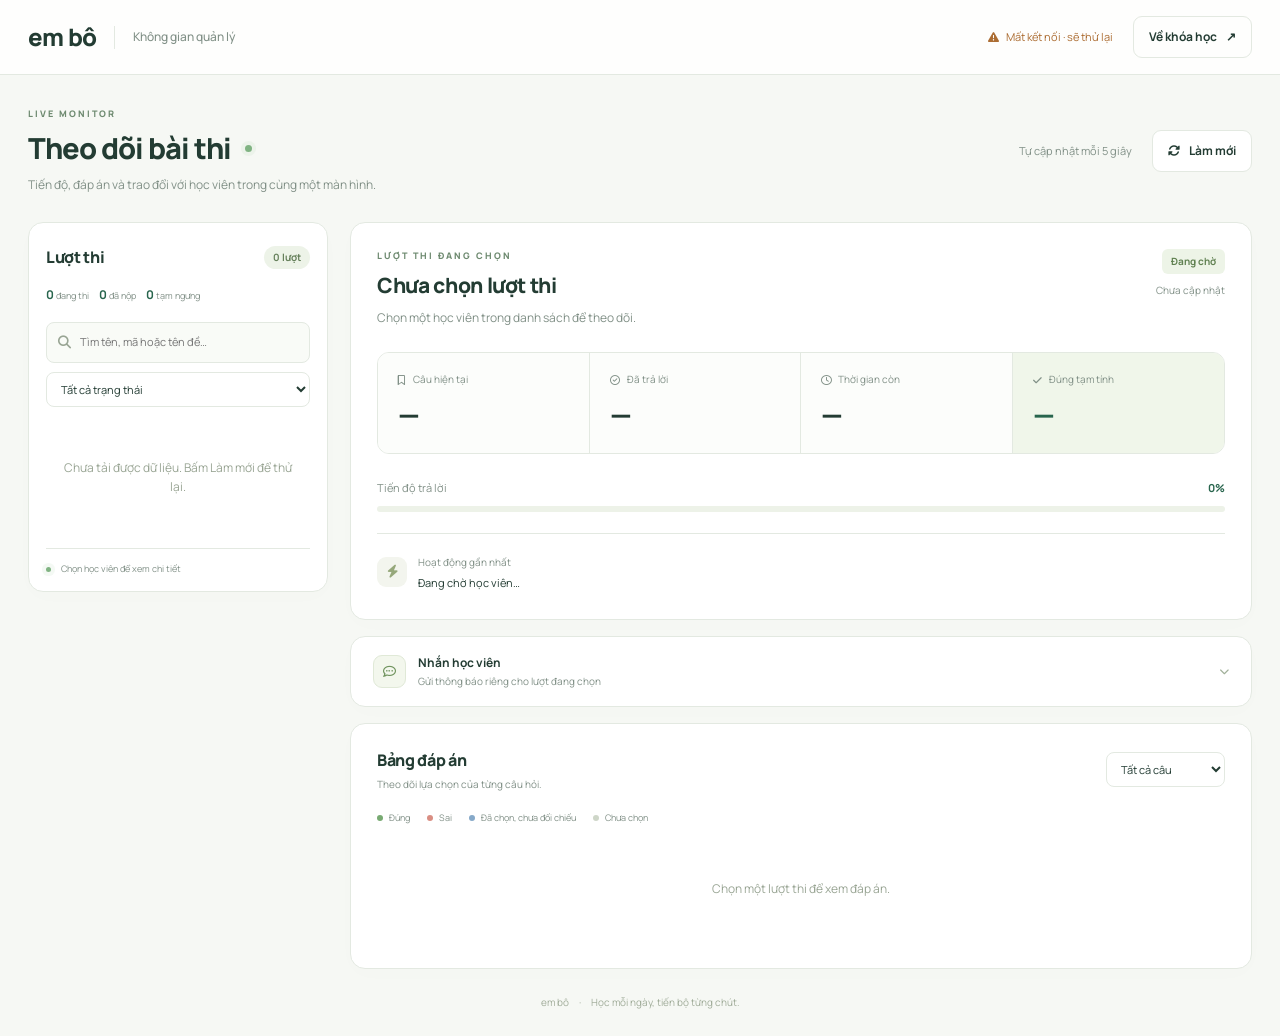
==== dashboard.html @ b5007259 "Refresh dashboard script cache after redesign" ====
<!doctype html>
<html lang="vi"><head><meta charset="utf-8"><meta name="viewport" content="width=device-width,initial-scale=1"><title>Theo dõi thi · em bô</title><link rel="stylesheet" href="assets/dashboard.css?v=2"><link rel="preconnect" href="https://fonts.googleapis.com"><link rel="preconnect" href="https://fonts.gstatic.com" crossorigin><link rel="stylesheet" href="https://fonts.googleapis.com/css2?family=Manrope:wght@400;500;600;700;800&display=swap"><link rel="stylesheet" href="https://cdnjs.cloudflare.com/ajax/libs/font-awesome/6.5.1/css/all.min.css"><script defer src="assets/dashboard.js?v=3"></script></head>
<body>
<header class="topbar"><a class="brand" href="/">em bô<span class="brand-divider"></span><span class="brand-sub">Không gian quản lý</span></a><div class="top-actions"><span id="status" role="status" class="connection">Đang kết nối…</span><a class="button ghost" href="/">Về khóa học <span aria-hidden="true">↗</span></a></div></header>
<main>
<div class="page-heading"><div><p class="eyebrow">LIVE MONITOR</p><h1>Theo dõi bài thi<span class="live-dot" aria-label="Cập nhật trực tiếp"></span></h1><p class="subtitle">Tiến độ, đáp án và trao đổi với học viên trong cùng một màn hình.</p></div><div class="heading-actions"><span class="auto-label">Tự cập nhật mỗi 5 giây</span><button id="refresh-button" class="button" type="button"><i class="fa-solid fa-rotate" aria-hidden="true"></i> Làm mới</button></div></div>
<div class="workspace">
<aside class="panel sessions-panel" aria-label="Danh sách lượt thi"><div class="panel-heading"><h2>Lượt thi</h2><span id="session-count" class="count-badge">0 lượt</span></div><div class="session-summary"><span><b id="online-count">0</b> đang thi</span><span><b id="submitted-count">0</b> đã nộp</span><span><b id="idle-count">0</b> tạm ngưng</span></div><div class="session-controls"><label class="search-box"><i class="fa-solid fa-magnifying-glass" aria-hidden="true"></i><input id="session-search" type="search" placeholder="Tìm tên, mã hoặc tên đề…" aria-label="Tìm lượt thi"></label><select id="session-filter" aria-label="Lọc trạng thái lượt thi"><option value="all">Tất cả trạng thái</option><option value="active">Đang thi</option><option value="submitted">Đã nộp bài</option><option value="idle">Không hoạt động</option></select></div><div id="session-list" class="session-list"><p class="empty-state">Đang tải lượt thi…</p></div><button id="restore-hidden-sessions" class="restore-button" hidden type="button">Hiện lượt đã ẩn</button><div class="sidebar-note"><span class="live-dot"></span> Chọn học viên để xem chi tiết</div></aside>
<div class="detail-column">
<section class="panel detail-panel"><div class="detail-heading"><div class="detail-title"><p class="eyebrow">LƯỢT THI ĐANG CHỌN</p><h2 id="quiz-title">Chưa chọn lượt thi</h2><p id="student" class="muted">Lượt thi sẽ xuất hiện khi học viên bắt đầu làm bài.</p></div><div class="detail-meta"><span id="event-status" class="state-badge">Đang chờ</span><span id="updated" class="muted small">Chưa cập nhật</span></div></div>
<div class="metric-grid"><div class="metric"><span><i class="fa-regular fa-bookmark" aria-hidden="true"></i> Câu hiện tại</span><strong id="current">—</strong></div><div class="metric"><span><i class="fa-regular fa-circle-check" aria-hidden="true"></i> Đã trả lời</span><strong id="answered">—</strong></div><div class="metric"><span><i class="fa-regular fa-clock" aria-hidden="true"></i> Thời gian còn</span><strong id="time">—</strong></div><div class="metric correct-metric"><span><i class="fa-solid fa-check" aria-hidden="true"></i> Đúng tạm tính</span><strong id="correct">—</strong></div></div>
<div class="progress-row"><span>Tiến độ trả lời</span><strong id="percent">0%</strong></div><div class="progress-track"><div id="bar"></div></div>
<div class="activity-row"><span class="activity-icon"><i class="fa-solid fa-bolt" aria-hidden="true"></i></span><div><span class="muted small">Hoạt động gần nhất</span><p id="activity">Đang chờ học viên…</p></div></div></section>
<section class="panel notification-panel"><button id="toggle-notification-composer" class="composer-toggle" type="button" aria-expanded="false" aria-controls="notification-composer"><span class="message-icon"><i class="fa-regular fa-comment-dots" aria-hidden="true"></i></span><span><strong>Nhắn học viên</strong><span class="muted small">Gửi thông báo riêng cho lượt đang chọn</span></span><i id="notification-toggle-chevron" class="fa-solid fa-chevron-down" aria-hidden="true"></i></button><div id="notification-composer" class="hidden"><label for="notification-message">Nội dung thông báo</label><textarea id="notification-message" maxlength="1200" rows="3" placeholder="Nhập lời nhắc cho học viên…"></textarea><div class="composer-bottom"><span class="muted small">Người nhận: <b id="notification-recipient">Chưa chọn</b></span><button id="send-notification-btn" class="button primary" type="button" disabled><i class="fa-regular fa-paper-plane" aria-hidden="true"></i> Gửi thông báo</button></div><p id="notification-send-status" role="status" aria-live="polite"></p><p id="notification-ack-status" aria-live="polite"></p></div></section>
<section class="panel answers-panel"><div class="panel-heading answers-heading"><div><h2>Bảng đáp án</h2><p class="muted small">Theo dõi lựa chọn của từng câu hỏi.</p></div><select id="answer-filter" aria-label="Lọc bảng đáp án"><option value="all">Tất cả câu</option><option value="wrong">Câu sai</option><option value="empty">Chưa trả lời</option><option value="correct">Câu đúng</option></select></div><div class="answer-legend"><span><i class="legend-dot correct"></i> Đúng</span><span><i class="legend-dot wrong"></i> Sai</span><span><i class="legend-dot selected"></i> Đã chọn, chưa đối chiếu</span><span><i class="legend-dot empty"></i> Chưa chọn</span></div><div id="answer-grid" class="answer-grid"><div class="empty-state">Chưa có đáp án để hiển thị.</div></div><p id="answer-count" class="muted small"></p></section>
</div></div><footer>em bô <span>·</span> Học mỗi ngày, tiến bộ từng chút.</footer></main>
</body></html>
---- assets/dashboard.css ----
:root{--ink:#233c33;--muted:#819087;--green:#28654d;--line:#e3e9e1;--bg:#f6f8f4}*{box-sizing:border-box}body{margin:0;background:var(--bg);font:13px/1.65 Manrope,'Segoe UI',sans-serif;color:var(--ink);-webkit-font-smoothing:antialiased}button,input,textarea,select{font:inherit;color:inherit}button,a,input,textarea,select{outline-offset:4px}button{cursor:pointer}button:disabled{opacity:.5;cursor:not-allowed}a{color:inherit;text-decoration:none}h1,h2,p{margin:0}button{transition:background .15s,border-color .15s}button:hover{border-color:#a4bba7}button:focus-visible,a:focus-visible,input:focus-visible,textarea:focus-visible,select:focus-visible{outline:2px solid #659f79}.topbar{height:75px;background:#ffffffd9;border-bottom:1px solid var(--line);display:flex;align-items:center;justify-content:space-between;padding:0 max(28px,calc((100vw - 1400px)/2));gap:20px}.brand{display:flex;align-items:center;gap:18px;font-size:24px;font-weight:800;letter-spacing:-.8px}.brand-divider{height:23px;border-left:1px solid var(--line)}.brand-sub{font-size:12px;font-weight:500;letter-spacing:0;color:var(--muted)}.top-actions,.heading-actions{display:flex;align-items:center;gap:20px}.button{border:1px solid var(--line);background:white;border-radius:9px;padding:10px 15px;display:inline-flex;justify-content:center;align-items:center;gap:9px;font-size:12px;font-weight:700;white-space:nowrap}.button.primary{background:var(--green);color:white;border-color:var(--green)}.button.primary:hover{background:#174b36}.button.ghost{background:transparent}.connection{font-size:11px;color:var(--muted)}.connection i{margin-right:5px}.connection.online{color:var(--green)}.connection.offline{color:#ac6d33}main{max-width:1456px;margin:auto;padding:32px 28px 0}.page-heading{display:flex;align-items:center;justify-content:space-between;gap:25px;margin-bottom:27px}.eyebrow{font-size:9px;font-weight:800;letter-spacing:2px;color:#6e8a70;margin-bottom:6px}h1{font-size:29px;font-weight:800;letter-spacing:-1px;line-height:1.4;display:flex;align-items:center;gap:14px}.live-dot{width:7px;height:7px;display:inline-block;background:#80b382;border-radius:50%;box-shadow:0 0 0 4px #80b38216;flex-shrink:0}.subtitle{font-size:12px;color:var(--muted);margin-top:7px}.auto-label{font-size:11px;color:var(--muted)}.workspace{display:grid;grid-template-columns:300px minmax(0,1fr);gap:22px;align-items:start}.panel{background:white;border:1px solid var(--line);border-radius:15px;box-shadow:0 5px 22px #233c3303}.panel-heading{display:flex;align-items:center;justify-content:space-between;gap:16px}h2{font-size:16px;font-weight:800;letter-spacing:-.35px}.sessions-panel{position:sticky;top:20px;padding:21px 17px 14px;max-height:calc(100vh - 40px);display:flex;flex-direction:column}.count-badge{background:#edf3e8;color:#66805b;padding:3px 9px;border-radius:20px;font-size:10px;font-weight:700}.session-summary{display:flex;gap:10px;font-size:9px;margin:14px 0 18px;color:var(--muted)}.session-summary b{color:var(--green);font-size:12px}.session-controls{display:grid;gap:9px;margin-bottom:16px}.search-box{display:flex;align-items:center;border:1px solid var(--line);border-radius:8px;background:#f9fbf7;padding:0 11px;gap:9px;color:#99a594}.search-box input{width:100%;min-width:0;border:0;padding:10px 0;background:none;font-size:11px;outline-offset:1px}select{border:1px solid var(--line);background:#fff;padding:8px 28px 8px 10px;border-radius:8px;font-size:11px;max-width:100%}.session-list{display:flex;flex-direction:column;gap:8px;overflow-y:auto;max-height:570px;scrollbar-width:thin;scrollbar-color:#d1ddcc transparent;min-height:100px}.session-wrap{position:relative;flex-shrink:0}.session-card{width:100%;text-align:left;border:1px solid transparent;border-radius:10px;background:#f8faf6;padding:13px 35px 12px 12px}.session-card:hover{background:#f1f6ed}.session-card.active{border-color:#a9c59e;background:#eff5e9;box-shadow:inset 3px 0 var(--green)}.session-name{font-size:12px;font-weight:800;overflow:hidden;text-overflow:ellipsis;white-space:nowrap}.session-quiz{font-size:10px;color:var(--muted);white-space:nowrap;overflow:hidden;text-overflow:ellipsis;margin:3px 0 10px}.session-info{display:flex;align-items:center;justify-content:space-between;gap:6px;font-size:9px;color:var(--muted)}.mini-track{height:3px;background:#e2eadd;border-radius:3px;overflow:hidden;margin-top:8px}.mini-track>span{display:block;height:100%;background:#7da778}.hide-session{position:absolute;right:8px;top:10px;border:0;border-radius:6px;background:transparent;color:#a2afa0;width:24px;height:26px;font-size:16px}.hide-session:hover{background:#fbeceb;color:#b95750}.restore-button{background:none;border:0;color:var(--green);font-size:10px;text-decoration:underline;text-align:left;padding:12px 0 0}.sidebar-note{display:flex;gap:10px;align-items:center;font-size:9px;color:var(--muted);border-top:1px solid var(--line);margin-top:16px;padding-top:13px}.sidebar-note .live-dot{width:5px;height:5px}.detail-column{display:grid;gap:16px;min-width:0}.detail-panel{padding:26px}.detail-heading{display:flex;justify-content:space-between;align-items:flex-start;gap:20px}.detail-title{min-width:0}.detail-title h2{font-size:21px;font-weight:800;line-height:1.5;margin-bottom:6px;overflow-wrap:anywhere}.detail-title>.muted{font-size:12px}.detail-meta{display:flex;align-items:flex-end;flex-direction:column;gap:8px;flex-shrink:0}.muted{color:var(--muted)}.small{font-size:10px}.state-badge{display:inline-flex;background:#edf4e7;color:#608151;padding:4px 9px;border-radius:6px;font-size:10px;font-weight:700;white-space:nowrap}.state-badge.submitted{color:#477e91;background:#ecf5f8}.state-badge.idle{color:#ac7834;background:#fcf4e7}.metric-grid{display:grid;grid-template-columns:repeat(4,1fr);margin:25px 0;border:1px solid var(--line);border-radius:12px;overflow:hidden}.metric{padding:18px 20px;border-right:1px solid var(--line);background:#fcfdfb}.metric:last-child{border:0}.metric>span{font-size:10px;color:var(--muted);display:flex;align-items:center;gap:7px}.metric strong{display:block;font-size:28px;font-weight:800;letter-spacing:-1.1px;margin-top:5px;font-variant-numeric:tabular-nums;line-height:1.5}.correct-metric{background:#f0f6ea}.correct-metric strong{color:var(--green)}.progress-row{display:flex;justify-content:space-between;font-size:11px;color:var(--muted);margin-bottom:9px}.progress-row strong{color:var(--green)}.progress-track{height:6px;border-radius:6px;background:#edf2e8;overflow:hidden}#bar{height:100%;width:0;background:#79a66b;border-radius:6px;transition:width .3s}.activity-row{display:flex;align-items:center;gap:11px;border-top:1px solid var(--line);margin-top:21px;padding-top:17px}.activity-icon{display:grid;place-items:center;width:30px;height:30px;border-radius:9px;background:#f3f5ee;color:#96a87b;flex-shrink:0}.activity-row p{font-size:11px;margin-top:2px;overflow-wrap:anywhere}.composer-toggle{width:100%;display:flex;align-items:center;gap:12px;text-align:left;background:transparent;border:0;padding:16px 22px}.composer-toggle>span:nth-child(2){flex:1;display:grid;gap:1px}.composer-toggle strong{font-size:12px}.composer-toggle>i{color:#a1b09a;font-size:10px}.message-icon{width:33px;height:33px;display:grid;place-items:center;border:1px solid #e0e9d7;background:#f3f7ed;color:#6f935d;border-radius:9px}.rotate-180{transform:rotate(180deg)}#notification-composer{padding:0 22px 20px}#notification-composer label{display:block;font-size:11px;font-weight:700;margin-bottom:8px}textarea{width:100%;resize:vertical;min-height:80px;padding:12px;border:1px solid var(--line);border-radius:9px;background:#fbfcfa;font-size:12px}.composer-bottom{display:flex;justify-content:space-between;gap:15px;align-items:center;margin-top:10px}#notification-send-status,#notification-ack-status{font-size:11px;margin-top:10px}#notification-send-status:empty,#notification-ack-status:empty{display:none}.answers-panel{padding:23px 26px}.answers-heading .small{margin-top:3px}.answer-legend{display:flex;flex-wrap:wrap;gap:17px;margin:18px 0;font-size:9px;color:var(--muted)}.answer-legend>span{display:flex;align-items:center;gap:6px}.legend-dot{width:6px;height:6px;border-radius:50%;display:inline-block}.legend-dot.correct{background:#78aa72}.legend-dot.wrong{background:#d98e83}.legend-dot.selected{background:#86a9c9}.legend-dot.empty{background:#ced6c8}.answer-grid{display:grid;grid-template-columns:repeat(auto-fill,minmax(60px,1fr));gap:8px;max-height:440px;overflow-y:auto;scrollbar-width:thin}.answer{padding:9px 5px 8px;border-radius:8px;border:1px solid #e7ebe4;text-align:center;background:#fafbf8;min-height:58px}.answer>span{display:block;font-size:8px;color:#97a28f}.answer>strong{display:block;font-size:17px;font-weight:800;margin-top:1px}.answer.correct{background:#eff6e8;border-color:#cddfc1;color:#59804a}.answer.wrong{background:#fcf0ed;border-color:#efd4cd;color:#ba7466}.answer.selected{background:#edf4fa;border-color:#d5e2ee;color:#6285a4}.answer.empty{color:#b6bfb0}.empty-state{grid-column:1/-1;color:#99a594;text-align:center;padding:35px 12px;font-size:12px;width:100%}#answer-count{margin-top:12px}.text-emerald-300{color:#5d8952}.text-amber-300{color:#b68b3d}.text-rose-300,.text-red-300{color:#bb6c5f}.text-slate-400,.text-slate-300{color:var(--muted)}footer{display:flex;gap:10px;justify-content:center;padding:25px 0;color:#a0ac99;font-size:10px}[hidden],.hidden{display:none!important}@media(min-width:1500px){.session-list{max-height:650px}}@media(max-width:1050px){.workspace{grid-template-columns:265px minmax(0,1fr);gap:16px}.detail-panel,.answers-panel{padding:20px}.metric{padding:15px 12px}.metric strong{font-size:23px}.detail-heading{flex-direction:column;gap:12px}.detail-meta{flex-direction:row;align-items:center}.auto-label{display:none}}@media(max-width:760px){main{padding:24px 18px 0}.topbar{padding:0 18px;height:66px}.brand-sub,.brand-divider{display:none}.brand{font-size:22px}.top-actions{gap:10px}.top-actions .button{font-size:10px;padding:8px 10px}.connection{font-size:9px}.page-heading{align-items:flex-start;gap:10px}.page-heading h1{font-size:25px}.subtitle{font-size:11px}.heading-actions .button{font-size:0;width:36px;height:36px;padding:0}.heading-actions .button i{font-size:12px}.workspace{grid-template-columns:1fr}.sessions-panel{position:static;max-height:360px;padding:18px 16px 12px}.session-controls{grid-template-columns:minmax(0,1fr) 145px}.session-list{min-height:75px;max-height:180px}.session-card{padding:11px 35px 11px 13px}.session-quiz{margin-bottom:6px}.sidebar-note{display:none}.metric-grid{grid-template-columns:repeat(2,1fr);margin:20px 0}.metric:nth-child(2){border-right:0}.metric:nth-child(-n+2){border-bottom:1px solid var(--line)}.metric strong{font-size:26px}.detail-title h2{font-size:20px}.detail-meta{flex-wrap:wrap}.composer-toggle{padding:15px 18px}#notification-composer{padding:0 18px 18px}.answer-grid{grid-template-columns:repeat(auto-fill,minmax(48px,1fr));gap:6px}.answer{min-height:53px}.answer-legend{gap:10px;font-size:8px}.composer-bottom{align-items:flex-start;flex-direction:column}.answers-panel{padding:20px 16px}.answers-heading{align-items:flex-start}.answers-heading select{max-width:135px}.session-summary{margin-bottom:12px}}@media(prefers-reduced-motion:reduce){*{transition:none!important}}
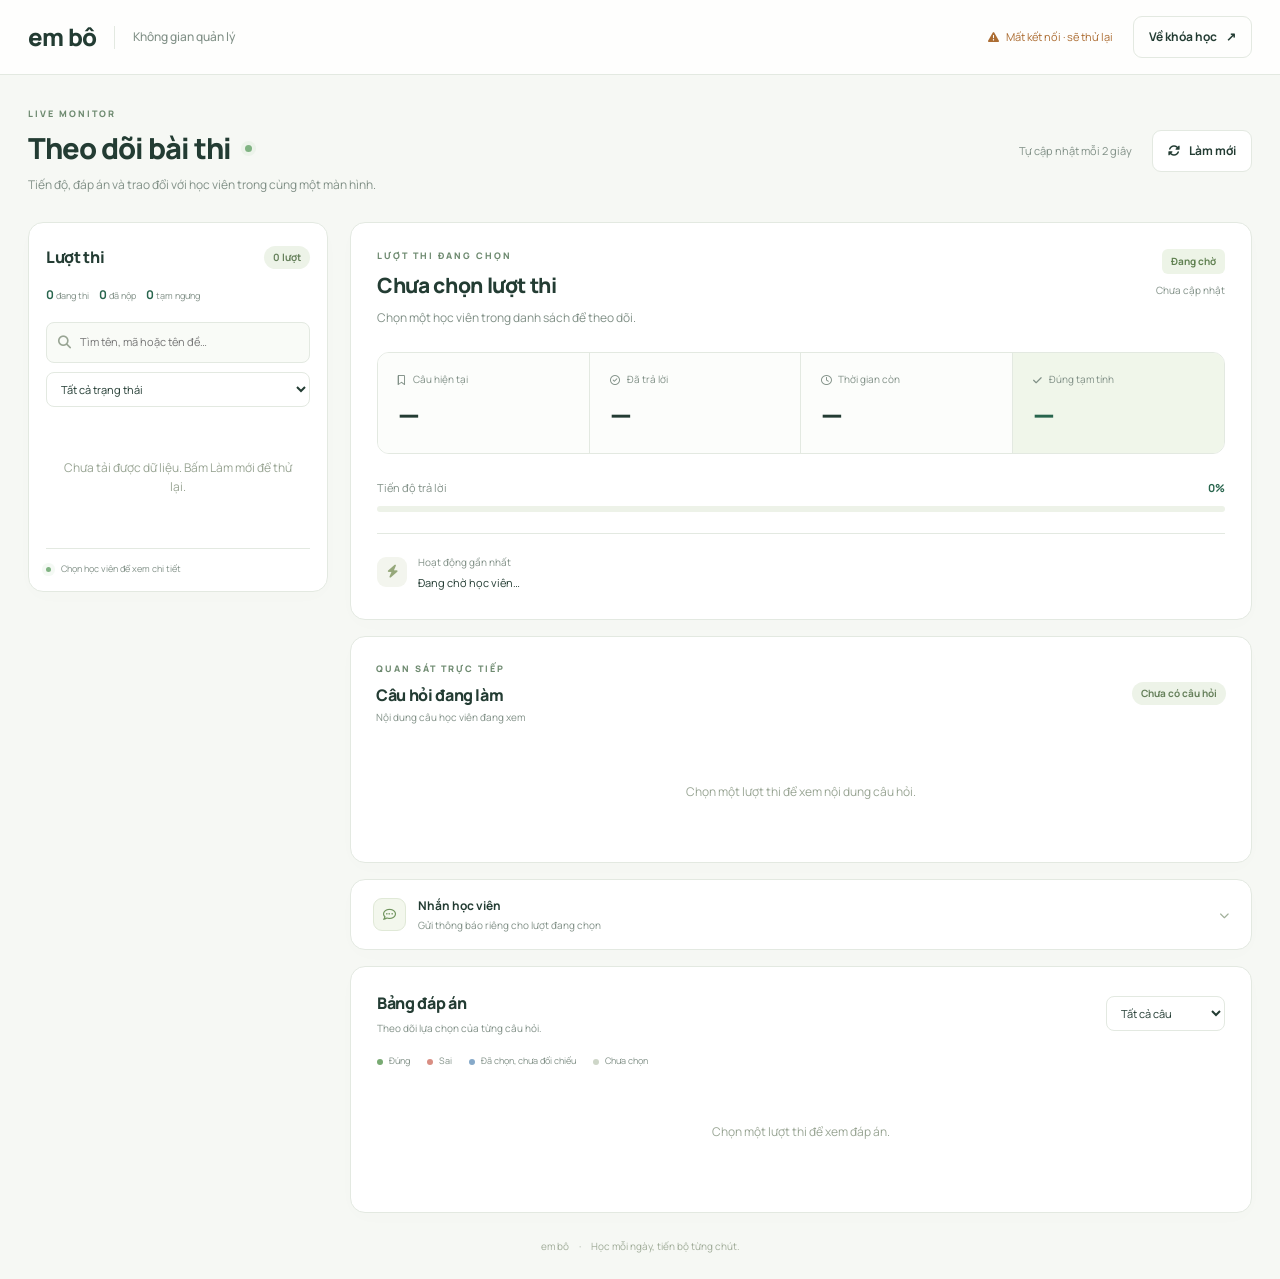
==== commit 6ea312d2: "Show current exam question and explanation in dashboard every two seconds" ====
--- a/dashboard.html
+++ b/dashboard.html
@@ -1,9 +1,9 @@
 <!doctype html>
-<html lang="vi"><head><meta charset="utf-8"><meta name="viewport" content="width=device-width,initial-scale=1"><title>Theo dõi thi · em bô</title><link rel="stylesheet" href="assets/dashboard.css?v=2"><link rel="preconnect" href="https://fonts.googleapis.com"><link rel="preconnect" href="https://fonts.gstatic.com" crossorigin><link rel="stylesheet" href="https://fonts.googleapis.com/css2?family=Manrope:wght@400;500;600;700;800&display=swap"><link rel="stylesheet" href="https://cdnjs.cloudflare.com/ajax/libs/font-awesome/6.5.1/css/all.min.css"><script defer src="assets/dashboard.js?v=3"></script></head>
+<html lang="vi"><head><meta charset="utf-8"><meta name="viewport" content="width=device-width,initial-scale=1"><title>Theo dõi thi · em bô</title><link rel="stylesheet" href="assets/dashboard.css?v=3"><link rel="preconnect" href="https://fonts.googleapis.com"><link rel="preconnect" href="https://fonts.gstatic.com" crossorigin><link rel="stylesheet" href="https://fonts.googleapis.com/css2?family=Manrope:wght@400;500;600;700;800&display=swap"><link rel="stylesheet" href="https://cdnjs.cloudflare.com/ajax/libs/font-awesome/6.5.1/css/all.min.css"><link rel="stylesheet" href="assets/session-chat.css?v=4"><script defer src="assets/session-chat.js?v=2"></script><script defer src="assets/dashboard.js?v=5"></script></head>
 <body>
 <header class="topbar"><a class="brand" href="/">em bô<span class="brand-divider"></span><span class="brand-sub">Không gian quản lý</span></a><div class="top-actions"><span id="status" role="status" class="connection">Đang kết nối…</span><a class="button ghost" href="/">Về khóa học <span aria-hidden="true">↗</span></a></div></header>
 <main>
-<div class="page-heading"><div><p class="eyebrow">LIVE MONITOR</p><h1>Theo dõi bài thi<span class="live-dot" aria-label="Cập nhật trực tiếp"></span></h1><p class="subtitle">Tiến độ, đáp án và trao đổi với học viên trong cùng một màn hình.</p></div><div class="heading-actions"><span class="auto-label">Tự cập nhật mỗi 5 giây</span><button id="refresh-button" class="button" type="button"><i class="fa-solid fa-rotate" aria-hidden="true"></i> Làm mới</button></div></div>
+<div class="page-heading"><div><p class="eyebrow">LIVE MONITOR</p><h1>Theo dõi bài thi<span class="live-dot" aria-label="Cập nhật trực tiếp"></span></h1><p class="subtitle">Tiến độ, đáp án và trao đổi với học viên trong cùng một màn hình.</p></div><div class="heading-actions"><span class="auto-label">Tự cập nhật mỗi 2 giây</span><button id="refresh-button" class="button" type="button"><i class="fa-solid fa-rotate" aria-hidden="true"></i> Làm mới</button></div></div>
 <div class="workspace">
 <aside class="panel sessions-panel" aria-label="Danh sách lượt thi"><div class="panel-heading"><h2>Lượt thi</h2><span id="session-count" class="count-badge">0 lượt</span></div><div class="session-summary"><span><b id="online-count">0</b> đang thi</span><span><b id="submitted-count">0</b> đã nộp</span><span><b id="idle-count">0</b> tạm ngưng</span></div><div class="session-controls"><label class="search-box"><i class="fa-solid fa-magnifying-glass" aria-hidden="true"></i><input id="session-search" type="search" placeholder="Tìm tên, mã hoặc tên đề…" aria-label="Tìm lượt thi"></label><select id="session-filter" aria-label="Lọc trạng thái lượt thi"><option value="all">Tất cả trạng thái</option><option value="active">Đang thi</option><option value="submitted">Đã nộp bài</option><option value="idle">Không hoạt động</option></select></div><div id="session-list" class="session-list"><p class="empty-state">Đang tải lượt thi…</p></div><button id="restore-hidden-sessions" class="restore-button" hidden type="button">Hiện lượt đã ẩn</button><div class="sidebar-note"><span class="live-dot"></span> Chọn học viên để xem chi tiết</div></aside>
 <div class="detail-column">
@@ -11,7 +11,7 @@
 <div class="metric-grid"><div class="metric"><span><i class="fa-regular fa-bookmark" aria-hidden="true"></i> Câu hiện tại</span><strong id="current">—</strong></div><div class="metric"><span><i class="fa-regular fa-circle-check" aria-hidden="true"></i> Đã trả lời</span><strong id="answered">—</strong></div><div class="metric"><span><i class="fa-regular fa-clock" aria-hidden="true"></i> Thời gian còn</span><strong id="time">—</strong></div><div class="metric correct-metric"><span><i class="fa-solid fa-check" aria-hidden="true"></i> Đúng tạm tính</span><strong id="correct">—</strong></div></div>
 <div class="progress-row"><span>Tiến độ trả lời</span><strong id="percent">0%</strong></div><div class="progress-track"><div id="bar"></div></div>
 <div class="activity-row"><span class="activity-icon"><i class="fa-solid fa-bolt" aria-hidden="true"></i></span><div><span class="muted small">Hoạt động gần nhất</span><p id="activity">Đang chờ học viên…</p></div></div></section>
-<section class="panel notification-panel"><button id="toggle-notification-composer" class="composer-toggle" type="button" aria-expanded="false" aria-controls="notification-composer"><span class="message-icon"><i class="fa-regular fa-comment-dots" aria-hidden="true"></i></span><span><strong>Nhắn học viên</strong><span class="muted small">Gửi thông báo riêng cho lượt đang chọn</span></span><i id="notification-toggle-chevron" class="fa-solid fa-chevron-down" aria-hidden="true"></i></button><div id="notification-composer" class="hidden"><label for="notification-message">Nội dung thông báo</label><textarea id="notification-message" maxlength="1200" rows="3" placeholder="Nhập lời nhắc cho học viên…"></textarea><div class="composer-bottom"><span class="muted small">Người nhận: <b id="notification-recipient">Chưa chọn</b></span><button id="send-notification-btn" class="button primary" type="button" disabled><i class="fa-regular fa-paper-plane" aria-hidden="true"></i> Gửi thông báo</button></div><p id="notification-send-status" role="status" aria-live="polite"></p><p id="notification-ack-status" aria-live="polite"></p></div></section>
+<section class="panel live-question-panel" aria-labelledby="live-question-heading"><div class="panel-heading"><div><p class="eyebrow">QUAN SÁT TRỰC TIẾP</p><h2 id="live-question-heading">Câu hỏi đang làm</h2><p id="live-question-caption" class="muted small">Nội dung câu học viên đang xem</p></div><span id="live-question-number" class="count-badge">Chưa có câu hỏi</span></div><div id="live-question-body"><p class="empty-state">Chọn một lượt thi để xem nội dung câu hỏi.</p></div></section><section class="panel notification-panel"><button id="toggle-notification-composer" class="composer-toggle" type="button" aria-expanded="false" aria-controls="notification-composer"><span class="message-icon"><i class="fa-regular fa-comment-dots" aria-hidden="true"></i></span><span><strong>Nhắn học viên <span id="dashboard-chat-badge" class="chat-unread" hidden></span></strong><span class="muted small">Gửi thông báo riêng cho lượt đang chọn</span></span><i id="notification-toggle-chevron" class="fa-solid fa-chevron-down" aria-hidden="true"></i></button><div id="notification-composer" class="hidden"><div id="dashboard-chat-history" class="chat-history" role="log" aria-label="Lịch sử trò chuyện"></div><p class="muted small">Hội thoại riêng · 100 tin gần nhất · Lưu trong 7 ngày</p><label for="notification-message">Nội dung thông báo</label><textarea id="notification-message" maxlength="1200" rows="3" placeholder="Nhập lời nhắc cho học viên…"></textarea><div class="composer-bottom"><span class="muted small">Người nhận: <b id="notification-recipient">Chưa chọn</b></span><button id="send-notification-btn" class="button primary" type="button" disabled><i class="fa-regular fa-paper-plane" aria-hidden="true"></i> Gửi thông báo</button></div><p id="notification-send-status" role="status" aria-live="polite"></p><p id="notification-ack-status" aria-live="polite"></p></div></section>
 <section class="panel answers-panel"><div class="panel-heading answers-heading"><div><h2>Bảng đáp án</h2><p class="muted small">Theo dõi lựa chọn của từng câu hỏi.</p></div><select id="answer-filter" aria-label="Lọc bảng đáp án"><option value="all">Tất cả câu</option><option value="wrong">Câu sai</option><option value="empty">Chưa trả lời</option><option value="correct">Câu đúng</option></select></div><div class="answer-legend"><span><i class="legend-dot correct"></i> Đúng</span><span><i class="legend-dot wrong"></i> Sai</span><span><i class="legend-dot selected"></i> Đã chọn, chưa đối chiếu</span><span><i class="legend-dot empty"></i> Chưa chọn</span></div><div id="answer-grid" class="answer-grid"><div class="empty-state">Chưa có đáp án để hiển thị.</div></div><p id="answer-count" class="muted small"></p></section>
 </div></div><footer>em bô <span>·</span> Học mỗi ngày, tiến bộ từng chút.</footer></main>
 </body></html>
--- a/assets/dashboard.css
+++ b/assets/dashboard.css
@@ -1 +1,2 @@
 :root{--ink:#233c33;--muted:#819087;--green:#28654d;--line:#e3e9e1;--bg:#f6f8f4}*{box-sizing:border-box}body{margin:0;background:var(--bg);font:13px/1.65 Manrope,'Segoe UI',sans-serif;color:var(--ink);-webkit-font-smoothing:antialiased}button,input,textarea,select{font:inherit;color:inherit}button,a,input,textarea,select{outline-offset:4px}button{cursor:pointer}button:disabled{opacity:.5;cursor:not-allowed}a{color:inherit;text-decoration:none}h1,h2,p{margin:0}button{transition:background .15s,border-color .15s}button:hover{border-color:#a4bba7}button:focus-visible,a:focus-visible,input:focus-visible,textarea:focus-visible,select:focus-visible{outline:2px solid #659f79}.topbar{height:75px;background:#ffffffd9;border-bottom:1px solid var(--line);display:flex;align-items:center;justify-content:space-between;padding:0 max(28px,calc((100vw - 1400px)/2));gap:20px}.brand{display:flex;align-items:center;gap:18px;font-size:24px;font-weight:800;letter-spacing:-.8px}.brand-divider{height:23px;border-left:1px solid var(--line)}.brand-sub{font-size:12px;font-weight:500;letter-spacing:0;color:var(--muted)}.top-actions,.heading-actions{display:flex;align-items:center;gap:20px}.button{border:1px solid var(--line);background:white;border-radius:9px;padding:10px 15px;display:inline-flex;justify-content:center;align-items:center;gap:9px;font-size:12px;font-weight:700;white-space:nowrap}.button.primary{background:var(--green);color:white;border-color:var(--green)}.button.primary:hover{background:#174b36}.button.ghost{background:transparent}.connection{font-size:11px;color:var(--muted)}.connection i{margin-right:5px}.connection.online{color:var(--green)}.connection.offline{color:#ac6d33}main{max-width:1456px;margin:auto;padding:32px 28px 0}.page-heading{display:flex;align-items:center;justify-content:space-between;gap:25px;margin-bottom:27px}.eyebrow{font-size:9px;font-weight:800;letter-spacing:2px;color:#6e8a70;margin-bottom:6px}h1{font-size:29px;font-weight:800;letter-spacing:-1px;line-height:1.4;display:flex;align-items:center;gap:14px}.live-dot{width:7px;height:7px;display:inline-block;background:#80b382;border-radius:50%;box-shadow:0 0 0 4px #80b38216;flex-shrink:0}.subtitle{font-size:12px;color:var(--muted);margin-top:7px}.auto-label{font-size:11px;color:var(--muted)}.workspace{display:grid;grid-template-columns:300px minmax(0,1fr);gap:22px;align-items:start}.panel{background:white;border:1px solid var(--line);border-radius:15px;box-shadow:0 5px 22px #233c3303}.panel-heading{display:flex;align-items:center;justify-content:space-between;gap:16px}h2{font-size:16px;font-weight:800;letter-spacing:-.35px}.sessions-panel{position:sticky;top:20px;padding:21px 17px 14px;max-height:calc(100vh - 40px);display:flex;flex-direction:column}.count-badge{background:#edf3e8;color:#66805b;padding:3px 9px;border-radius:20px;font-size:10px;font-weight:700}.session-summary{display:flex;gap:10px;font-size:9px;margin:14px 0 18px;color:var(--muted)}.session-summary b{color:var(--green);font-size:12px}.session-controls{display:grid;gap:9px;margin-bottom:16px}.search-box{display:flex;align-items:center;border:1px solid var(--line);border-radius:8px;background:#f9fbf7;padding:0 11px;gap:9px;color:#99a594}.search-box input{width:100%;min-width:0;border:0;padding:10px 0;background:none;font-size:11px;outline-offset:1px}select{border:1px solid var(--line);background:#fff;padding:8px 28px 8px 10px;border-radius:8px;font-size:11px;max-width:100%}.session-list{display:flex;flex-direction:column;gap:8px;overflow-y:auto;max-height:570px;scrollbar-width:thin;scrollbar-color:#d1ddcc transparent;min-height:100px}.session-wrap{position:relative;flex-shrink:0}.session-card{width:100%;text-align:left;border:1px solid transparent;border-radius:10px;background:#f8faf6;padding:13px 35px 12px 12px}.session-card:hover{background:#f1f6ed}.session-card.active{border-color:#a9c59e;background:#eff5e9;box-shadow:inset 3px 0 var(--green)}.session-name{font-size:12px;font-weight:800;overflow:hidden;text-overflow:ellipsis;white-space:nowrap}.session-quiz{font-size:10px;color:var(--muted);white-space:nowrap;overflow:hidden;text-overflow:ellipsis;margin:3px 0 10px}.session-info{display:flex;align-items:center;justify-content:space-between;gap:6px;font-size:9px;color:var(--muted)}.mini-track{height:3px;background:#e2eadd;border-radius:3px;overflow:hidden;margin-top:8px}.mini-track>span{display:block;height:100%;background:#7da778}.hide-session{position:absolute;right:8px;top:10px;border:0;border-radius:6px;background:transparent;color:#a2afa0;width:24px;height:26px;font-size:16px}.hide-session:hover{background:#fbeceb;color:#b95750}.restore-button{background:none;border:0;color:var(--green);font-size:10px;text-decoration:underline;text-align:left;padding:12px 0 0}.sidebar-note{display:flex;gap:10px;align-items:center;font-size:9px;color:var(--muted);border-top:1px solid var(--line);margin-top:16px;padding-top:13px}.sidebar-note .live-dot{width:5px;height:5px}.detail-column{display:grid;gap:16px;min-width:0}.detail-panel{padding:26px}.detail-heading{display:flex;justify-content:space-between;align-items:flex-start;gap:20px}.detail-title{min-width:0}.detail-title h2{font-size:21px;font-weight:800;line-height:1.5;margin-bottom:6px;overflow-wrap:anywhere}.detail-title>.muted{font-size:12px}.detail-meta{display:flex;align-items:flex-end;flex-direction:column;gap:8px;flex-shrink:0}.muted{color:var(--muted)}.small{font-size:10px}.state-badge{display:inline-flex;background:#edf4e7;color:#608151;padding:4px 9px;border-radius:6px;font-size:10px;font-weight:700;white-space:nowrap}.state-badge.submitted{color:#477e91;background:#ecf5f8}.state-badge.idle{color:#ac7834;background:#fcf4e7}.metric-grid{display:grid;grid-template-columns:repeat(4,1fr);margin:25px 0;border:1px solid var(--line);border-radius:12px;overflow:hidden}.metric{padding:18px 20px;border-right:1px solid var(--line);background:#fcfdfb}.metric:last-child{border:0}.metric>span{font-size:10px;color:var(--muted);display:flex;align-items:center;gap:7px}.metric strong{display:block;font-size:28px;font-weight:800;letter-spacing:-1.1px;margin-top:5px;font-variant-numeric:tabular-nums;line-height:1.5}.correct-metric{background:#f0f6ea}.correct-metric strong{color:var(--green)}.progress-row{display:flex;justify-content:space-between;font-size:11px;color:var(--muted);margin-bottom:9px}.progress-row strong{color:var(--green)}.progress-track{height:6px;border-radius:6px;background:#edf2e8;overflow:hidden}#bar{height:100%;width:0;background:#79a66b;border-radius:6px;transition:width .3s}.activity-row{display:flex;align-items:center;gap:11px;border-top:1px solid var(--line);margin-top:21px;padding-top:17px}.activity-icon{display:grid;place-items:center;width:30px;height:30px;border-radius:9px;background:#f3f5ee;color:#96a87b;flex-shrink:0}.activity-row p{font-size:11px;margin-top:2px;overflow-wrap:anywhere}.composer-toggle{width:100%;display:flex;align-items:center;gap:12px;text-align:left;background:transparent;border:0;padding:16px 22px}.composer-toggle>span:nth-child(2){flex:1;display:grid;gap:1px}.composer-toggle strong{font-size:12px}.composer-toggle>i{color:#a1b09a;font-size:10px}.message-icon{width:33px;height:33px;display:grid;place-items:center;border:1px solid #e0e9d7;background:#f3f7ed;color:#6f935d;border-radius:9px}.rotate-180{transform:rotate(180deg)}#notification-composer{padding:0 22px 20px}#notification-composer label{display:block;font-size:11px;font-weight:700;margin-bottom:8px}textarea{width:100%;resize:vertical;min-height:80px;padding:12px;border:1px solid var(--line);border-radius:9px;background:#fbfcfa;font-size:12px}.composer-bottom{display:flex;justify-content:space-between;gap:15px;align-items:center;margin-top:10px}#notification-send-status,#notification-ack-status{font-size:11px;margin-top:10px}#notification-send-status:empty,#notification-ack-status:empty{display:none}.answers-panel{padding:23px 26px}.answers-heading .small{margin-top:3px}.answer-legend{display:flex;flex-wrap:wrap;gap:17px;margin:18px 0;font-size:9px;color:var(--muted)}.answer-legend>span{display:flex;align-items:center;gap:6px}.legend-dot{width:6px;height:6px;border-radius:50%;display:inline-block}.legend-dot.correct{background:#78aa72}.legend-dot.wrong{background:#d98e83}.legend-dot.selected{background:#86a9c9}.legend-dot.empty{background:#ced6c8}.answer-grid{display:grid;grid-template-columns:repeat(auto-fill,minmax(60px,1fr));gap:8px;max-height:440px;overflow-y:auto;scrollbar-width:thin}.answer{padding:9px 5px 8px;border-radius:8px;border:1px solid #e7ebe4;text-align:center;background:#fafbf8;min-height:58px}.answer>span{display:block;font-size:8px;color:#97a28f}.answer>strong{display:block;font-size:17px;font-weight:800;margin-top:1px}.answer.correct{background:#eff6e8;border-color:#cddfc1;color:#59804a}.answer.wrong{background:#fcf0ed;border-color:#efd4cd;color:#ba7466}.answer.selected{background:#edf4fa;border-color:#d5e2ee;color:#6285a4}.answer.empty{color:#b6bfb0}.empty-state{grid-column:1/-1;color:#99a594;text-align:center;padding:35px 12px;font-size:12px;width:100%}#answer-count{margin-top:12px}.text-emerald-300{color:#5d8952}.text-amber-300{color:#b68b3d}.text-rose-300,.text-red-300{color:#bb6c5f}.text-slate-400,.text-slate-300{color:var(--muted)}footer{display:flex;gap:10px;justify-content:center;padding:25px 0;color:#a0ac99;font-size:10px}[hidden],.hidden{display:none!important}@media(min-width:1500px){.session-list{max-height:650px}}@media(max-width:1050px){.workspace{grid-template-columns:265px minmax(0,1fr);gap:16px}.detail-panel,.answers-panel{padding:20px}.metric{padding:15px 12px}.metric strong{font-size:23px}.detail-heading{flex-direction:column;gap:12px}.detail-meta{flex-direction:row;align-items:center}.auto-label{display:none}}@media(max-width:760px){main{padding:24px 18px 0}.topbar{padding:0 18px;height:66px}.brand-sub,.brand-divider{display:none}.brand{font-size:22px}.top-actions{gap:10px}.top-actions .button{font-size:10px;padding:8px 10px}.connection{font-size:9px}.page-heading{align-items:flex-start;gap:10px}.page-heading h1{font-size:25px}.subtitle{font-size:11px}.heading-actions .button{font-size:0;width:36px;height:36px;padding:0}.heading-actions .button i{font-size:12px}.workspace{grid-template-columns:1fr}.sessions-panel{position:static;max-height:360px;padding:18px 16px 12px}.session-controls{grid-template-columns:minmax(0,1fr) 145px}.session-list{min-height:75px;max-height:180px}.session-card{padding:11px 35px 11px 13px}.session-quiz{margin-bottom:6px}.sidebar-note{display:none}.metric-grid{grid-template-columns:repeat(2,1fr);margin:20px 0}.metric:nth-child(2){border-right:0}.metric:nth-child(-n+2){border-bottom:1px solid var(--line)}.metric strong{font-size:26px}.detail-title h2{font-size:20px}.detail-meta{flex-wrap:wrap}.composer-toggle{padding:15px 18px}#notification-composer{padding:0 18px 18px}.answer-grid{grid-template-columns:repeat(auto-fill,minmax(48px,1fr));gap:6px}.answer{min-height:53px}.answer-legend{gap:10px;font-size:8px}.composer-bottom{align-items:flex-start;flex-direction:column}.answers-panel{padding:20px 16px}.answers-heading{align-items:flex-start}.answers-heading select{max-width:135px}.session-summary{margin-bottom:12px}}@media(prefers-reduced-motion:reduce){*{transition:none!important}}
+.live-question-panel{padding:25px}.live-question-panel .panel-heading{gap:15px;margin-bottom:22px}.live-question-text{font-size:15px;line-height:1.85;white-space:pre-wrap;overflow-wrap:anywhere;color:#233c33;padding:18px 20px;background:#f7f9f4;border:1px solid #e6ecdf;border-radius:11px}.live-options{list-style:none;margin:18px 0;padding:0;display:grid;gap:9px}.live-option{display:grid;grid-template-columns:29px minmax(0,1fr);gap:12px;padding:13px 15px;border:1px solid #e3e9e1;border-radius:10px;background:white}.option-letter{width:27px;height:27px;display:grid;place-items:center;border:1px solid #dce4d7;border-radius:8px;font-size:11px;font-weight:800;color:#82917d}.live-option p{white-space:pre-wrap;overflow-wrap:anywhere;font-size:13px;line-height:1.8}.live-option.is-correct{background:#f1f7eb;border-color:#cbdcbd}.live-option.is-correct .option-letter{background:#28654d;color:white;border-color:#28654d}.live-option.is-selected{box-shadow:inset 3px 0 #7392ae}.live-option.is-selected:not(.is-correct){background:#fdf3ef;border-color:#e9cbc1;box-shadow:inset 3px 0 #ba7466}.option-tags{display:flex;gap:10px;flex-wrap:wrap;font-size:10px;font-weight:700;color:#59804a}.option-tags:empty{display:none}.student-choice{color:#6687a3}.live-option.is-selected:not(.is-correct) .student-choice{color:#b27161}.live-choice-note{font-size:11px;color:#8a9583;margin:12px 0}.live-explanation{padding:18px 20px;background:#f5f8f0;border:1px solid #dfe8d6;border-radius:11px;margin-top:18px}.live-explanation h3{font-size:12px;color:#28654d;margin:0 0 8px}.live-explanation p{font-size:13px;line-height:1.9;white-space:pre-wrap;overflow-wrap:anywhere}@media(max-width:760px){.live-question-panel{padding:20px 16px}.live-question-text{padding:15px;font-size:14px}.live-question-panel .count-badge{white-space:nowrap}.live-option{padding:12px}.live-explanation{padding:15px}}
--- a/assets/session-chat.css
+++ b/assets/session-chat.css
@@ -0,0 +1,28 @@
+.chat-history{max-height:290px;min-height:110px;overflow-y:auto;display:flex;flex-direction:column;gap:12px;padding:15px 2px;margin-bottom:14px;overscroll-behavior:contain}.chat-bubble{align-self:flex-start;max-width:88%;padding:11px 14px;border:1px solid #e3e9e1;border-radius:13px 13px 13px 3px;background:#f3f6f0;color:#233c33;overflow-wrap:anywhere}.chat-bubble.mine{align-self:flex-end;background:#28654d;color:white;border-color:#28654d;border-radius:13px 13px 3px 13px}.chat-bubble small{display:block;font-size:10px;opacity:.75;margin-bottom:4px}.chat-bubble p{margin:0;white-space:pre-wrap;font-size:13px;line-height:1.65}.chat-empty{color:#819087;font-size:12px;text-align:center;margin:auto}.chat-unread{display:inline-block;background:#b34e3c;color:white;border-radius:12px;padding:2px 7px;font-size:10px;margin-left:6px}.student-chat{position:fixed;right:22px;bottom:22px;width:350px;max-width:calc(100vw - 28px);z-index:90;font-family:Manrope,'Segoe UI',sans-serif}.student-chat-toggle{margin-left:auto;display:block;background:#28654d;color:white;border:0;border-radius:14px;padding:13px 18px;font-weight:700;box-shadow:0 5px 20px #183c3320;cursor:pointer}.student-chat-panel{background:white;border:1px solid #dbe4d6;border-radius:17px;box-shadow:0 15px 50px #173a3325;margin-bottom:10px;padding:18px}.student-chat-panel h2{font-size:16px;margin:0 0 4px;color:#233c33}.student-chat-panel textarea{width:100%;resize:vertical;border:1px solid #dbe4d6;border-radius:10px;padding:10px;color:#233c33;background:white;font:13px/1.6 'Segoe UI',sans-serif;box-sizing:border-box}.student-chat-panel button{background:#28654d;color:white;border:0;border-radius:9px;padding:10px 16px;cursor:pointer;margin-top:8px;font-weight:700}.student-chat-panel button:disabled{opacity:.5;cursor:not-allowed}.student-chat-panel [role=status]{font-size:11px;color:#819087;margin-top:8px}.student-chat [hidden]{display:none!important}@media(max-width:600px){.student-chat{right:14px;bottom:14px}.chat-history{max-height:230px}.student-chat-panel{max-height:70vh;overflow:auto}}
+.notification-overlay{position:fixed;inset:0;z-index:100;display:flex;align-items:center;justify-content:center;padding:22px;background:#18352b70;backdrop-filter:blur(5px);font-family:Manrope,'Segoe UI',sans-serif;color:#233c33}
+.notification-overlay.hidden,.notification-overlay [hidden]{display:none!important}
+.notification-card{width:100%;max-width:490px;max-height:90vh;overflow-y:auto;background:#fff;border:1px solid #dce6d8;border-radius:22px;box-shadow:0 24px 90px #102a3333}
+.notification-header{display:flex;align-items:center;gap:14px;padding:24px 26px;background:#f1f6ed;border-bottom:1px solid #e3ebdd}
+.notification-symbol{display:grid;place-items:center;flex-shrink:0;width:44px;height:44px;border:1px solid #d5e3cc;border-radius:14px;background:#e3eddc;color:#28654d}
+.notification-symbol svg{width:21px;height:21px}
+.notification-header h2{margin:0;font-size:17px;line-height:1.5;font-weight:750;letter-spacing:-.3px;color:#233c33}
+.notification-header p{margin:3px 0 0;font-size:11px;line-height:1.6;color:#7d8e7c}
+.notification-content{padding:25px 26px}
+#teacher-notification-message{margin:0;white-space:pre-wrap;overflow-wrap:anywhere;font-size:15px;line-height:1.85;color:#3c5147}
+.notification-reply{padding-top:22px;margin-top:22px;border-top:1px solid #e5ebe0}
+.notification-reply label{display:block;font-size:12px;font-weight:650;color:#28654d;margin-bottom:9px}
+.notification-reply textarea{display:block;box-sizing:border-box;width:100%;padding:12px 14px;border:1px solid #dbe4d6;border-radius:12px;resize:vertical;background:#fafcf8;color:#233c33;font:14px/1.65 Manrope,'Segoe UI',sans-serif;min-height:98px}
+.notification-reply textarea::placeholder{color:#9aa69a}
+.notification-overlay :is(button,textarea):focus-visible{outline:2px solid #80a77d;outline-offset:3px}
+.notification-send-row{display:flex;justify-content:flex-end}
+.notification-overlay button{font-family:inherit;font-size:12px;font-weight:700;line-height:1.5;border-radius:10px;padding:11px 18px;cursor:pointer;transition:background .15s}
+.notification-reply button{background:#28654d;color:white;border:1px solid #28654d;margin-top:12px;display:flex;align-items:center;gap:12px}
+.notification-reply [role=status]{font-size:12px;color:#a44536;margin:6px 0 0}
+.notification-reply [role=status]:empty{display:none}
+.notification-footer{margin:0 26px;padding:18px 0 22px;border-top:1px solid #e5ebe0;display:flex;align-items:center;justify-content:flex-end;gap:12px}
+#teacher-notification-reply-toggle{background:#fff;color:#28654d;border:1px solid #dbe4d6}
+#teacher-notification-reply-toggle:hover{background:#f3f7ef}
+#teacher-notification-ack{background:#28654d;color:white;border:1px solid #28654d;display:flex;gap:14px;align-items:center}
+#teacher-notification-ack:hover,.notification-reply button:hover{background:#1d503b}
+.notification-overlay button:disabled{opacity:.55;cursor:wait}
+@media(max-width:520px){.notification-overlay{padding:16px}.notification-card{border-radius:18px}.notification-header{padding:20px;gap:12px}.notification-header h2{font-size:16px}.notification-content{padding:22px 20px}.notification-footer{margin:0 20px;padding-bottom:20px}}
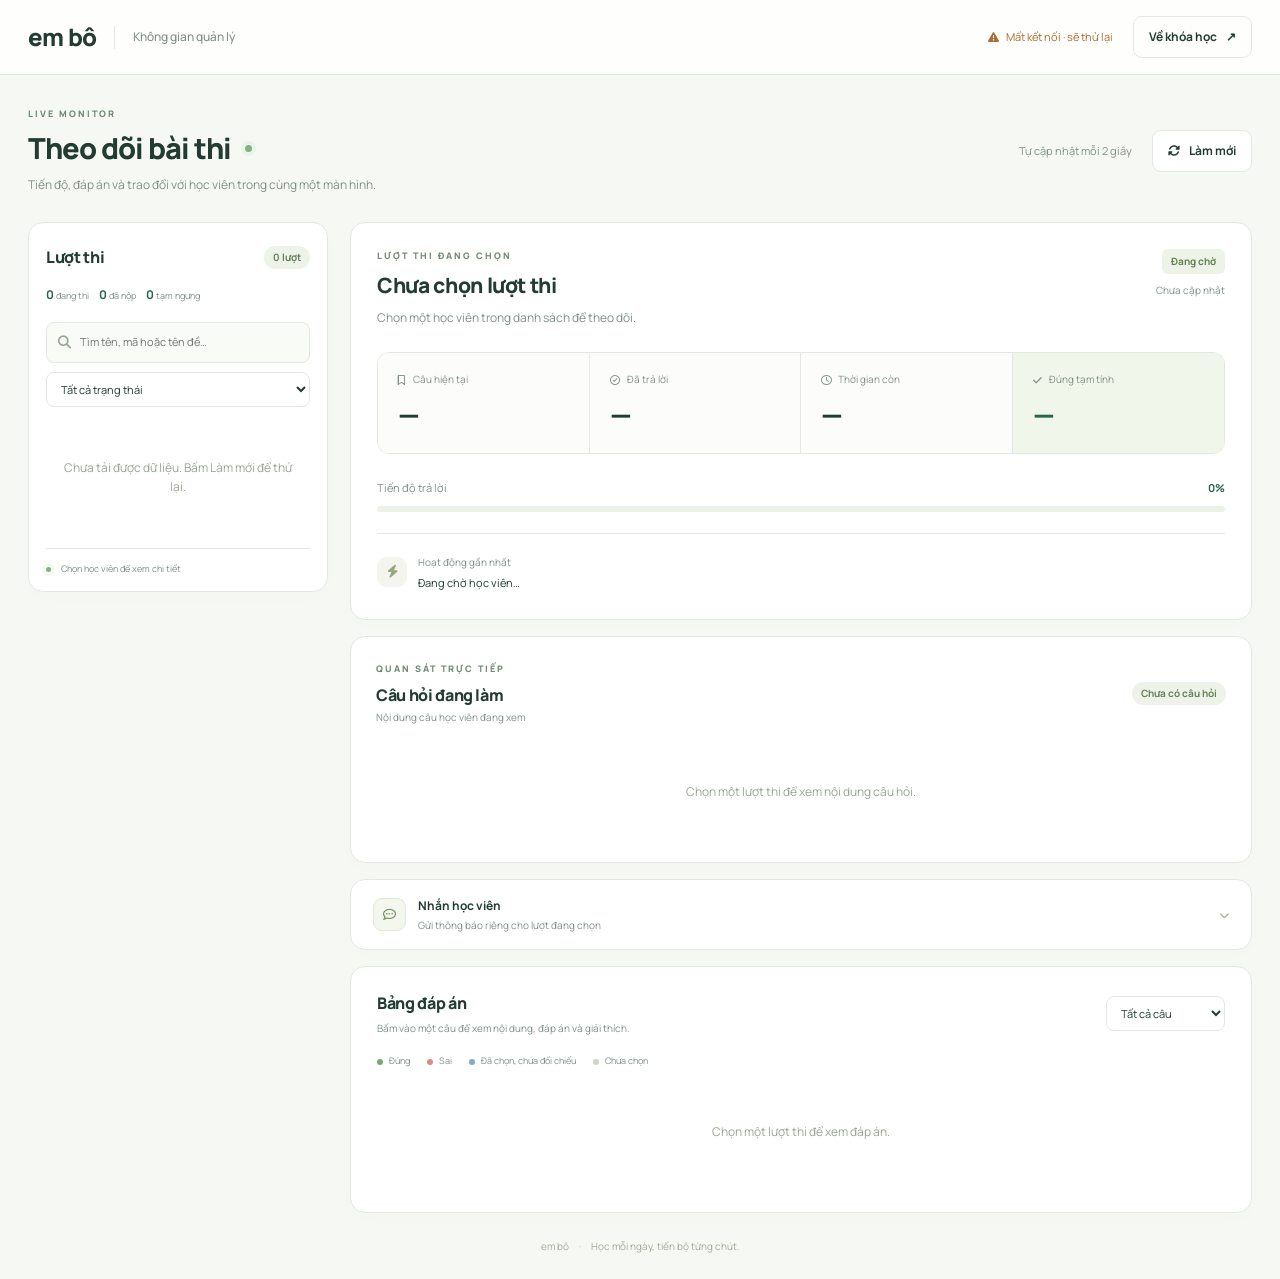
==== commit c469335b: "Allow dashboard question review while following live exam progress" ====
--- a/dashboard.html
+++ b/dashboard.html
@@ -1,5 +1,5 @@
 <!doctype html>
-<html lang="vi"><head><meta charset="utf-8"><meta name="viewport" content="width=device-width,initial-scale=1"><title>Theo dõi thi · em bô</title><link rel="stylesheet" href="assets/dashboard.css?v=3"><link rel="preconnect" href="https://fonts.googleapis.com"><link rel="preconnect" href="https://fonts.gstatic.com" crossorigin><link rel="stylesheet" href="https://fonts.googleapis.com/css2?family=Manrope:wght@400;500;600;700;800&display=swap"><link rel="stylesheet" href="https://cdnjs.cloudflare.com/ajax/libs/font-awesome/6.5.1/css/all.min.css"><link rel="stylesheet" href="assets/session-chat.css?v=4"><script defer src="assets/session-chat.js?v=2"></script><script defer src="assets/dashboard.js?v=5"></script></head>
+<html lang="vi"><head><meta charset="utf-8"><meta name="viewport" content="width=device-width,initial-scale=1"><title>Theo dõi thi · em bô</title><link rel="stylesheet" href="assets/dashboard.css?v=4"><link rel="preconnect" href="https://fonts.googleapis.com"><link rel="preconnect" href="https://fonts.gstatic.com" crossorigin><link rel="stylesheet" href="https://fonts.googleapis.com/css2?family=Manrope:wght@400;500;600;700;800&display=swap"><link rel="stylesheet" href="https://cdnjs.cloudflare.com/ajax/libs/font-awesome/6.5.1/css/all.min.css"><link rel="stylesheet" href="assets/session-chat.css?v=4"><script defer src="assets/session-chat.js?v=2"></script><script defer src="assets/dashboard.js?v=6"></script></head>
 <body>
 <header class="topbar"><a class="brand" href="/">em bô<span class="brand-divider"></span><span class="brand-sub">Không gian quản lý</span></a><div class="top-actions"><span id="status" role="status" class="connection">Đang kết nối…</span><a class="button ghost" href="/">Về khóa học <span aria-hidden="true">↗</span></a></div></header>
 <main>
@@ -11,7 +11,7 @@
 <div class="metric-grid"><div class="metric"><span><i class="fa-regular fa-bookmark" aria-hidden="true"></i> Câu hiện tại</span><strong id="current">—</strong></div><div class="metric"><span><i class="fa-regular fa-circle-check" aria-hidden="true"></i> Đã trả lời</span><strong id="answered">—</strong></div><div class="metric"><span><i class="fa-regular fa-clock" aria-hidden="true"></i> Thời gian còn</span><strong id="time">—</strong></div><div class="metric correct-metric"><span><i class="fa-solid fa-check" aria-hidden="true"></i> Đúng tạm tính</span><strong id="correct">—</strong></div></div>
 <div class="progress-row"><span>Tiến độ trả lời</span><strong id="percent">0%</strong></div><div class="progress-track"><div id="bar"></div></div>
 <div class="activity-row"><span class="activity-icon"><i class="fa-solid fa-bolt" aria-hidden="true"></i></span><div><span class="muted small">Hoạt động gần nhất</span><p id="activity">Đang chờ học viên…</p></div></div></section>
-<section class="panel live-question-panel" aria-labelledby="live-question-heading"><div class="panel-heading"><div><p class="eyebrow">QUAN SÁT TRỰC TIẾP</p><h2 id="live-question-heading">Câu hỏi đang làm</h2><p id="live-question-caption" class="muted small">Nội dung câu học viên đang xem</p></div><span id="live-question-number" class="count-badge">Chưa có câu hỏi</span></div><div id="live-question-body"><p class="empty-state">Chọn một lượt thi để xem nội dung câu hỏi.</p></div></section><section class="panel notification-panel"><button id="toggle-notification-composer" class="composer-toggle" type="button" aria-expanded="false" aria-controls="notification-composer"><span class="message-icon"><i class="fa-regular fa-comment-dots" aria-hidden="true"></i></span><span><strong>Nhắn học viên <span id="dashboard-chat-badge" class="chat-unread" hidden></span></strong><span class="muted small">Gửi thông báo riêng cho lượt đang chọn</span></span><i id="notification-toggle-chevron" class="fa-solid fa-chevron-down" aria-hidden="true"></i></button><div id="notification-composer" class="hidden"><div id="dashboard-chat-history" class="chat-history" role="log" aria-label="Lịch sử trò chuyện"></div><p class="muted small">Hội thoại riêng · 100 tin gần nhất · Lưu trong 7 ngày</p><label for="notification-message">Nội dung thông báo</label><textarea id="notification-message" maxlength="1200" rows="3" placeholder="Nhập lời nhắc cho học viên…"></textarea><div class="composer-bottom"><span class="muted small">Người nhận: <b id="notification-recipient">Chưa chọn</b></span><button id="send-notification-btn" class="button primary" type="button" disabled><i class="fa-regular fa-paper-plane" aria-hidden="true"></i> Gửi thông báo</button></div><p id="notification-send-status" role="status" aria-live="polite"></p><p id="notification-ack-status" aria-live="polite"></p></div></section>
-<section class="panel answers-panel"><div class="panel-heading answers-heading"><div><h2>Bảng đáp án</h2><p class="muted small">Theo dõi lựa chọn của từng câu hỏi.</p></div><select id="answer-filter" aria-label="Lọc bảng đáp án"><option value="all">Tất cả câu</option><option value="wrong">Câu sai</option><option value="empty">Chưa trả lời</option><option value="correct">Câu đúng</option></select></div><div class="answer-legend"><span><i class="legend-dot correct"></i> Đúng</span><span><i class="legend-dot wrong"></i> Sai</span><span><i class="legend-dot selected"></i> Đã chọn, chưa đối chiếu</span><span><i class="legend-dot empty"></i> Chưa chọn</span></div><div id="answer-grid" class="answer-grid"><div class="empty-state">Chưa có đáp án để hiển thị.</div></div><p id="answer-count" class="muted small"></p></section>
+<section class="panel live-question-panel" aria-labelledby="live-question-heading"><div class="panel-heading"><div><p class="eyebrow">QUAN SÁT TRỰC TIẾP</p><h2 id="live-question-heading">Câu hỏi đang làm</h2><p id="live-question-caption" class="muted small">Nội dung câu học viên đang xem</p></div><div class="question-view-actions"><span id="live-question-number" class="count-badge">Chưa có câu hỏi</span><button id="follow-current-question" class="button" type="button" hidden>Theo dõi câu hiện tại ↗</button></div></div><div id="live-question-body"><p class="empty-state">Chọn một lượt thi để xem nội dung câu hỏi.</p></div></section><section class="panel notification-panel"><button id="toggle-notification-composer" class="composer-toggle" type="button" aria-expanded="false" aria-controls="notification-composer"><span class="message-icon"><i class="fa-regular fa-comment-dots" aria-hidden="true"></i></span><span><strong>Nhắn học viên <span id="dashboard-chat-badge" class="chat-unread" hidden></span></strong><span class="muted small">Gửi thông báo riêng cho lượt đang chọn</span></span><i id="notification-toggle-chevron" class="fa-solid fa-chevron-down" aria-hidden="true"></i></button><div id="notification-composer" class="hidden"><div id="dashboard-chat-history" class="chat-history" role="log" aria-label="Lịch sử trò chuyện"></div><p class="muted small">Hội thoại riêng · 100 tin gần nhất · Lưu trong 7 ngày</p><label for="notification-message">Nội dung thông báo</label><textarea id="notification-message" maxlength="1200" rows="3" placeholder="Nhập lời nhắc cho học viên…"></textarea><div class="composer-bottom"><span class="muted small">Người nhận: <b id="notification-recipient">Chưa chọn</b></span><button id="send-notification-btn" class="button primary" type="button" disabled><i class="fa-regular fa-paper-plane" aria-hidden="true"></i> Gửi thông báo</button></div><p id="notification-send-status" role="status" aria-live="polite"></p><p id="notification-ack-status" aria-live="polite"></p></div></section>
+<section class="panel answers-panel"><div class="panel-heading answers-heading"><div><h2>Bảng đáp án</h2><p class="muted small">Bấm vào một câu để xem nội dung, đáp án và giải thích.</p></div><select id="answer-filter" aria-label="Lọc bảng đáp án"><option value="all">Tất cả câu</option><option value="wrong">Câu sai</option><option value="empty">Chưa trả lời</option><option value="correct">Câu đúng</option></select></div><div class="answer-legend"><span><i class="legend-dot correct"></i> Đúng</span><span><i class="legend-dot wrong"></i> Sai</span><span><i class="legend-dot selected"></i> Đã chọn, chưa đối chiếu</span><span><i class="legend-dot empty"></i> Chưa chọn</span></div><div id="answer-grid" class="answer-grid"><div class="empty-state">Chưa có đáp án để hiển thị.</div></div><p id="answer-count" class="muted small"></p></section>
 </div></div><footer>em bô <span>·</span> Học mỗi ngày, tiến bộ từng chút.</footer></main>
 </body></html>
--- a/assets/dashboard.css
+++ b/assets/dashboard.css
@@ -1,2 +1,3 @@
 :root{--ink:#233c33;--muted:#819087;--green:#28654d;--line:#e3e9e1;--bg:#f6f8f4}*{box-sizing:border-box}body{margin:0;background:var(--bg);font:13px/1.65 Manrope,'Segoe UI',sans-serif;color:var(--ink);-webkit-font-smoothing:antialiased}button,input,textarea,select{font:inherit;color:inherit}button,a,input,textarea,select{outline-offset:4px}button{cursor:pointer}button:disabled{opacity:.5;cursor:not-allowed}a{color:inherit;text-decoration:none}h1,h2,p{margin:0}button{transition:background .15s,border-color .15s}button:hover{border-color:#a4bba7}button:focus-visible,a:focus-visible,input:focus-visible,textarea:focus-visible,select:focus-visible{outline:2px solid #659f79}.topbar{height:75px;background:#ffffffd9;border-bottom:1px solid var(--line);display:flex;align-items:center;justify-content:space-between;padding:0 max(28px,calc((100vw - 1400px)/2));gap:20px}.brand{display:flex;align-items:center;gap:18px;font-size:24px;font-weight:800;letter-spacing:-.8px}.brand-divider{height:23px;border-left:1px solid var(--line)}.brand-sub{font-size:12px;font-weight:500;letter-spacing:0;color:var(--muted)}.top-actions,.heading-actions{display:flex;align-items:center;gap:20px}.button{border:1px solid var(--line);background:white;border-radius:9px;padding:10px 15px;display:inline-flex;justify-content:center;align-items:center;gap:9px;font-size:12px;font-weight:700;white-space:nowrap}.button.primary{background:var(--green);color:white;border-color:var(--green)}.button.primary:hover{background:#174b36}.button.ghost{background:transparent}.connection{font-size:11px;color:var(--muted)}.connection i{margin-right:5px}.connection.online{color:var(--green)}.connection.offline{color:#ac6d33}main{max-width:1456px;margin:auto;padding:32px 28px 0}.page-heading{display:flex;align-items:center;justify-content:space-between;gap:25px;margin-bottom:27px}.eyebrow{font-size:9px;font-weight:800;letter-spacing:2px;color:#6e8a70;margin-bottom:6px}h1{font-size:29px;font-weight:800;letter-spacing:-1px;line-height:1.4;display:flex;align-items:center;gap:14px}.live-dot{width:7px;height:7px;display:inline-block;background:#80b382;border-radius:50%;box-shadow:0 0 0 4px #80b38216;flex-shrink:0}.subtitle{font-size:12px;color:var(--muted);margin-top:7px}.auto-label{font-size:11px;color:var(--muted)}.workspace{display:grid;grid-template-columns:300px minmax(0,1fr);gap:22px;align-items:start}.panel{background:white;border:1px solid var(--line);border-radius:15px;box-shadow:0 5px 22px #233c3303}.panel-heading{display:flex;align-items:center;justify-content:space-between;gap:16px}h2{font-size:16px;font-weight:800;letter-spacing:-.35px}.sessions-panel{position:sticky;top:20px;padding:21px 17px 14px;max-height:calc(100vh - 40px);display:flex;flex-direction:column}.count-badge{background:#edf3e8;color:#66805b;padding:3px 9px;border-radius:20px;font-size:10px;font-weight:700}.session-summary{display:flex;gap:10px;font-size:9px;margin:14px 0 18px;color:var(--muted)}.session-summary b{color:var(--green);font-size:12px}.session-controls{display:grid;gap:9px;margin-bottom:16px}.search-box{display:flex;align-items:center;border:1px solid var(--line);border-radius:8px;background:#f9fbf7;padding:0 11px;gap:9px;color:#99a594}.search-box input{width:100%;min-width:0;border:0;padding:10px 0;background:none;font-size:11px;outline-offset:1px}select{border:1px solid var(--line);background:#fff;padding:8px 28px 8px 10px;border-radius:8px;font-size:11px;max-width:100%}.session-list{display:flex;flex-direction:column;gap:8px;overflow-y:auto;max-height:570px;scrollbar-width:thin;scrollbar-color:#d1ddcc transparent;min-height:100px}.session-wrap{position:relative;flex-shrink:0}.session-card{width:100%;text-align:left;border:1px solid transparent;border-radius:10px;background:#f8faf6;padding:13px 35px 12px 12px}.session-card:hover{background:#f1f6ed}.session-card.active{border-color:#a9c59e;background:#eff5e9;box-shadow:inset 3px 0 var(--green)}.session-name{font-size:12px;font-weight:800;overflow:hidden;text-overflow:ellipsis;white-space:nowrap}.session-quiz{font-size:10px;color:var(--muted);white-space:nowrap;overflow:hidden;text-overflow:ellipsis;margin:3px 0 10px}.session-info{display:flex;align-items:center;justify-content:space-between;gap:6px;font-size:9px;color:var(--muted)}.mini-track{height:3px;background:#e2eadd;border-radius:3px;overflow:hidden;margin-top:8px}.mini-track>span{display:block;height:100%;background:#7da778}.hide-session{position:absolute;right:8px;top:10px;border:0;border-radius:6px;background:transparent;color:#a2afa0;width:24px;height:26px;font-size:16px}.hide-session:hover{background:#fbeceb;color:#b95750}.restore-button{background:none;border:0;color:var(--green);font-size:10px;text-decoration:underline;text-align:left;padding:12px 0 0}.sidebar-note{display:flex;gap:10px;align-items:center;font-size:9px;color:var(--muted);border-top:1px solid var(--line);margin-top:16px;padding-top:13px}.sidebar-note .live-dot{width:5px;height:5px}.detail-column{display:grid;gap:16px;min-width:0}.detail-panel{padding:26px}.detail-heading{display:flex;justify-content:space-between;align-items:flex-start;gap:20px}.detail-title{min-width:0}.detail-title h2{font-size:21px;font-weight:800;line-height:1.5;margin-bottom:6px;overflow-wrap:anywhere}.detail-title>.muted{font-size:12px}.detail-meta{display:flex;align-items:flex-end;flex-direction:column;gap:8px;flex-shrink:0}.muted{color:var(--muted)}.small{font-size:10px}.state-badge{display:inline-flex;background:#edf4e7;color:#608151;padding:4px 9px;border-radius:6px;font-size:10px;font-weight:700;white-space:nowrap}.state-badge.submitted{color:#477e91;background:#ecf5f8}.state-badge.idle{color:#ac7834;background:#fcf4e7}.metric-grid{display:grid;grid-template-columns:repeat(4,1fr);margin:25px 0;border:1px solid var(--line);border-radius:12px;overflow:hidden}.metric{padding:18px 20px;border-right:1px solid var(--line);background:#fcfdfb}.metric:last-child{border:0}.metric>span{font-size:10px;color:var(--muted);display:flex;align-items:center;gap:7px}.metric strong{display:block;font-size:28px;font-weight:800;letter-spacing:-1.1px;margin-top:5px;font-variant-numeric:tabular-nums;line-height:1.5}.correct-metric{background:#f0f6ea}.correct-metric strong{color:var(--green)}.progress-row{display:flex;justify-content:space-between;font-size:11px;color:var(--muted);margin-bottom:9px}.progress-row strong{color:var(--green)}.progress-track{height:6px;border-radius:6px;background:#edf2e8;overflow:hidden}#bar{height:100%;width:0;background:#79a66b;border-radius:6px;transition:width .3s}.activity-row{display:flex;align-items:center;gap:11px;border-top:1px solid var(--line);margin-top:21px;padding-top:17px}.activity-icon{display:grid;place-items:center;width:30px;height:30px;border-radius:9px;background:#f3f5ee;color:#96a87b;flex-shrink:0}.activity-row p{font-size:11px;margin-top:2px;overflow-wrap:anywhere}.composer-toggle{width:100%;display:flex;align-items:center;gap:12px;text-align:left;background:transparent;border:0;padding:16px 22px}.composer-toggle>span:nth-child(2){flex:1;display:grid;gap:1px}.composer-toggle strong{font-size:12px}.composer-toggle>i{color:#a1b09a;font-size:10px}.message-icon{width:33px;height:33px;display:grid;place-items:center;border:1px solid #e0e9d7;background:#f3f7ed;color:#6f935d;border-radius:9px}.rotate-180{transform:rotate(180deg)}#notification-composer{padding:0 22px 20px}#notification-composer label{display:block;font-size:11px;font-weight:700;margin-bottom:8px}textarea{width:100%;resize:vertical;min-height:80px;padding:12px;border:1px solid var(--line);border-radius:9px;background:#fbfcfa;font-size:12px}.composer-bottom{display:flex;justify-content:space-between;gap:15px;align-items:center;margin-top:10px}#notification-send-status,#notification-ack-status{font-size:11px;margin-top:10px}#notification-send-status:empty,#notification-ack-status:empty{display:none}.answers-panel{padding:23px 26px}.answers-heading .small{margin-top:3px}.answer-legend{display:flex;flex-wrap:wrap;gap:17px;margin:18px 0;font-size:9px;color:var(--muted)}.answer-legend>span{display:flex;align-items:center;gap:6px}.legend-dot{width:6px;height:6px;border-radius:50%;display:inline-block}.legend-dot.correct{background:#78aa72}.legend-dot.wrong{background:#d98e83}.legend-dot.selected{background:#86a9c9}.legend-dot.empty{background:#ced6c8}.answer-grid{display:grid;grid-template-columns:repeat(auto-fill,minmax(60px,1fr));gap:8px;max-height:440px;overflow-y:auto;scrollbar-width:thin}.answer{padding:9px 5px 8px;border-radius:8px;border:1px solid #e7ebe4;text-align:center;background:#fafbf8;min-height:58px}.answer>span{display:block;font-size:8px;color:#97a28f}.answer>strong{display:block;font-size:17px;font-weight:800;margin-top:1px}.answer.correct{background:#eff6e8;border-color:#cddfc1;color:#59804a}.answer.wrong{background:#fcf0ed;border-color:#efd4cd;color:#ba7466}.answer.selected{background:#edf4fa;border-color:#d5e2ee;color:#6285a4}.answer.empty{color:#b6bfb0}.empty-state{grid-column:1/-1;color:#99a594;text-align:center;padding:35px 12px;font-size:12px;width:100%}#answer-count{margin-top:12px}.text-emerald-300{color:#5d8952}.text-amber-300{color:#b68b3d}.text-rose-300,.text-red-300{color:#bb6c5f}.text-slate-400,.text-slate-300{color:var(--muted)}footer{display:flex;gap:10px;justify-content:center;padding:25px 0;color:#a0ac99;font-size:10px}[hidden],.hidden{display:none!important}@media(min-width:1500px){.session-list{max-height:650px}}@media(max-width:1050px){.workspace{grid-template-columns:265px minmax(0,1fr);gap:16px}.detail-panel,.answers-panel{padding:20px}.metric{padding:15px 12px}.metric strong{font-size:23px}.detail-heading{flex-direction:column;gap:12px}.detail-meta{flex-direction:row;align-items:center}.auto-label{display:none}}@media(max-width:760px){main{padding:24px 18px 0}.topbar{padding:0 18px;height:66px}.brand-sub,.brand-divider{display:none}.brand{font-size:22px}.top-actions{gap:10px}.top-actions .button{font-size:10px;padding:8px 10px}.connection{font-size:9px}.page-heading{align-items:flex-start;gap:10px}.page-heading h1{font-size:25px}.subtitle{font-size:11px}.heading-actions .button{font-size:0;width:36px;height:36px;padding:0}.heading-actions .button i{font-size:12px}.workspace{grid-template-columns:1fr}.sessions-panel{position:static;max-height:360px;padding:18px 16px 12px}.session-controls{grid-template-columns:minmax(0,1fr) 145px}.session-list{min-height:75px;max-height:180px}.session-card{padding:11px 35px 11px 13px}.session-quiz{margin-bottom:6px}.sidebar-note{display:none}.metric-grid{grid-template-columns:repeat(2,1fr);margin:20px 0}.metric:nth-child(2){border-right:0}.metric:nth-child(-n+2){border-bottom:1px solid var(--line)}.metric strong{font-size:26px}.detail-title h2{font-size:20px}.detail-meta{flex-wrap:wrap}.composer-toggle{padding:15px 18px}#notification-composer{padding:0 18px 18px}.answer-grid{grid-template-columns:repeat(auto-fill,minmax(48px,1fr));gap:6px}.answer{min-height:53px}.answer-legend{gap:10px;font-size:8px}.composer-bottom{align-items:flex-start;flex-direction:column}.answers-panel{padding:20px 16px}.answers-heading{align-items:flex-start}.answers-heading select{max-width:135px}.session-summary{margin-bottom:12px}}@media(prefers-reduced-motion:reduce){*{transition:none!important}}
 .live-question-panel{padding:25px}.live-question-panel .panel-heading{gap:15px;margin-bottom:22px}.live-question-text{font-size:15px;line-height:1.85;white-space:pre-wrap;overflow-wrap:anywhere;color:#233c33;padding:18px 20px;background:#f7f9f4;border:1px solid #e6ecdf;border-radius:11px}.live-options{list-style:none;margin:18px 0;padding:0;display:grid;gap:9px}.live-option{display:grid;grid-template-columns:29px minmax(0,1fr);gap:12px;padding:13px 15px;border:1px solid #e3e9e1;border-radius:10px;background:white}.option-letter{width:27px;height:27px;display:grid;place-items:center;border:1px solid #dce4d7;border-radius:8px;font-size:11px;font-weight:800;color:#82917d}.live-option p{white-space:pre-wrap;overflow-wrap:anywhere;font-size:13px;line-height:1.8}.live-option.is-correct{background:#f1f7eb;border-color:#cbdcbd}.live-option.is-correct .option-letter{background:#28654d;color:white;border-color:#28654d}.live-option.is-selected{box-shadow:inset 3px 0 #7392ae}.live-option.is-selected:not(.is-correct){background:#fdf3ef;border-color:#e9cbc1;box-shadow:inset 3px 0 #ba7466}.option-tags{display:flex;gap:10px;flex-wrap:wrap;font-size:10px;font-weight:700;color:#59804a}.option-tags:empty{display:none}.student-choice{color:#6687a3}.live-option.is-selected:not(.is-correct) .student-choice{color:#b27161}.live-choice-note{font-size:11px;color:#8a9583;margin:12px 0}.live-explanation{padding:18px 20px;background:#f5f8f0;border:1px solid #dfe8d6;border-radius:11px;margin-top:18px}.live-explanation h3{font-size:12px;color:#28654d;margin:0 0 8px}.live-explanation p{font-size:13px;line-height:1.9;white-space:pre-wrap;overflow-wrap:anywhere}@media(max-width:760px){.live-question-panel{padding:20px 16px}.live-question-text{padding:15px;font-size:14px}.live-question-panel .count-badge{white-space:nowrap}.live-option{padding:12px}.live-explanation{padding:15px}}
+.question-view-actions{display:flex;align-items:center;justify-content:flex-end;gap:10px;flex-wrap:wrap}.question-view-actions .button{font-size:10px;padding:8px 11px;color:#28654d}.answer[data-review-question]{cursor:pointer;transition:box-shadow .15s,transform .15s}.answer[data-review-question]:hover{transform:translateY(-2px);box-shadow:0 3px 8px #233c3314}.answer.is-viewing{outline:2px solid #28654d;outline-offset:1px}.live-question-panel{scroll-margin-top:20px}#retry-review-question{margin-top:12px}@media(max-width:760px){.live-question-panel>.panel-heading{align-items:flex-start}.question-view-actions{max-width:150px}}
